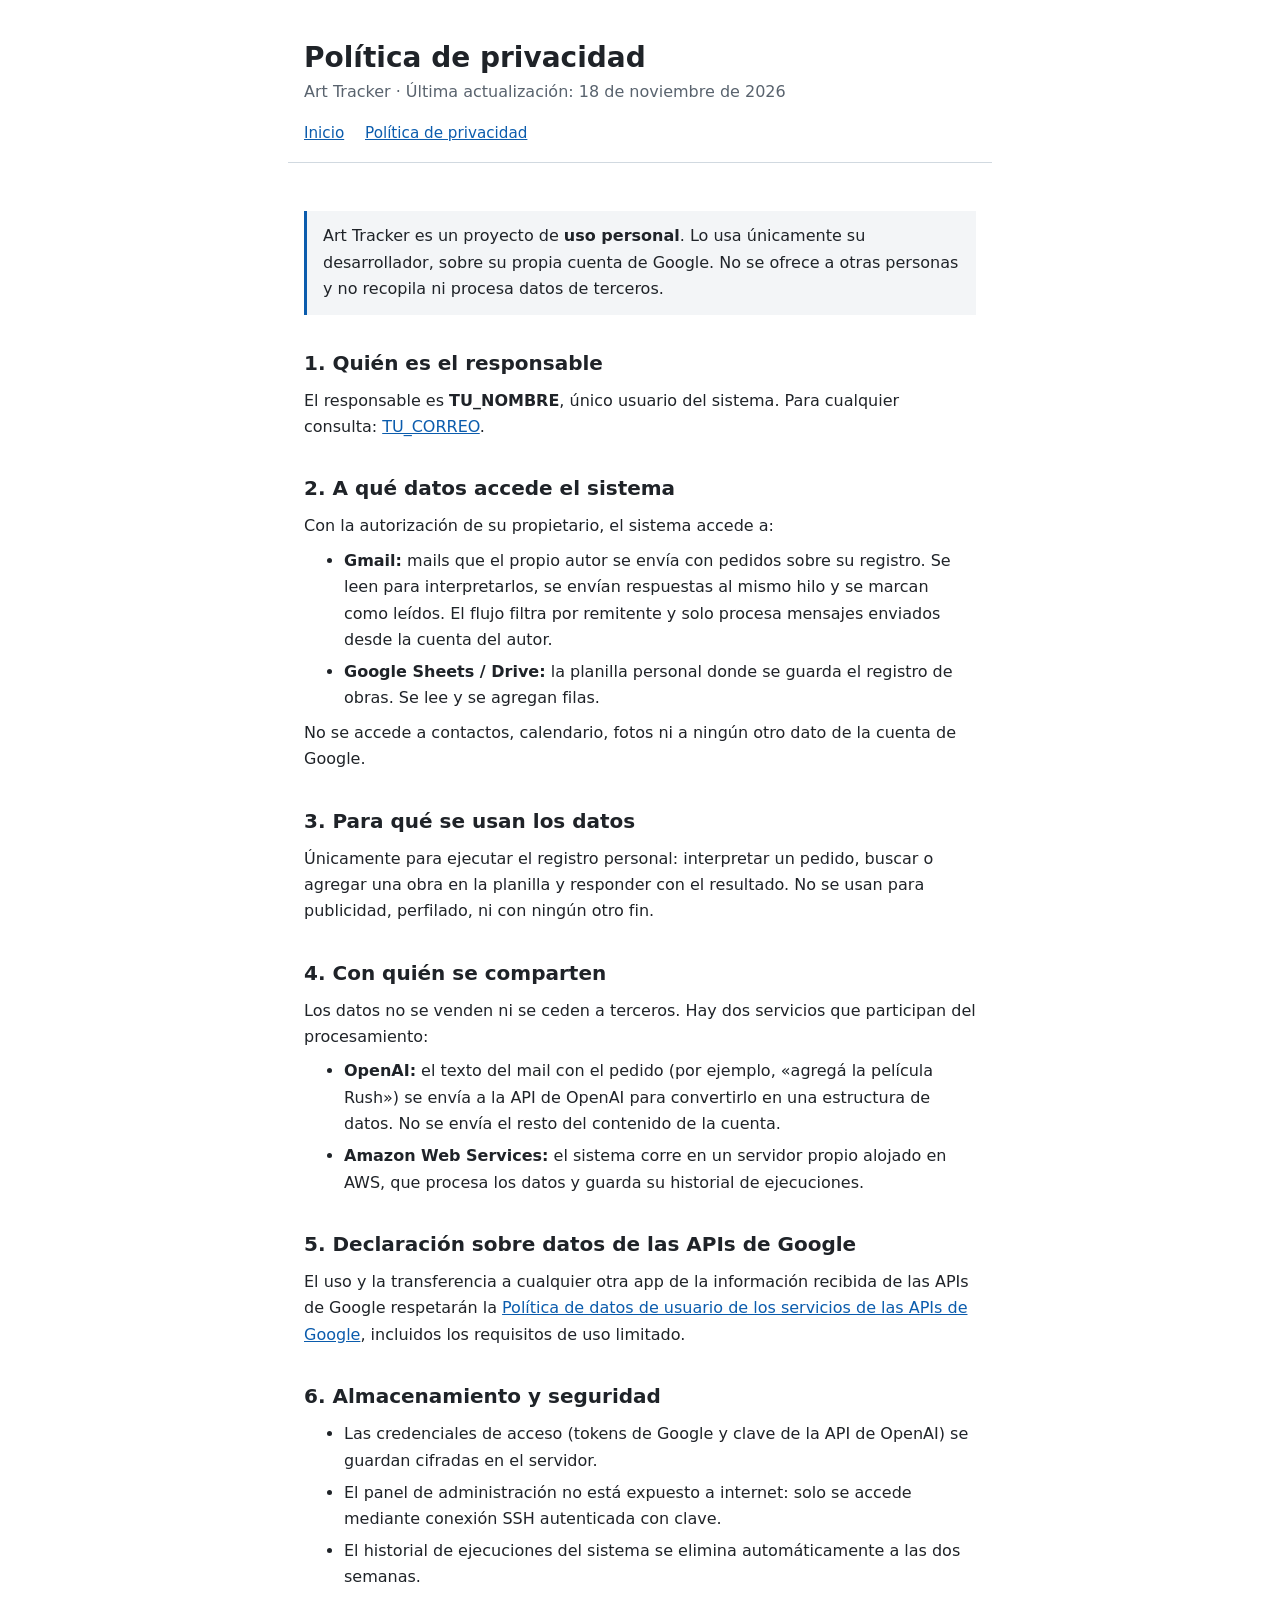
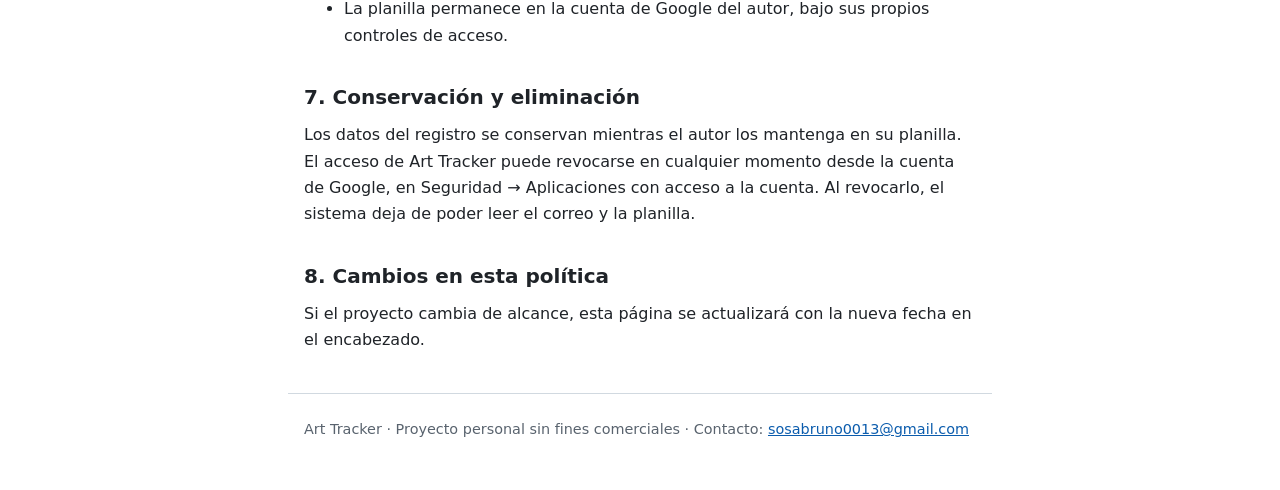
==== privacy.html @ 41ad0e66 "first commit" ====
<!DOCTYPE html>
<html lang="es">
<head>
  <meta charset="utf-8">
  <meta name="viewport" content="width=device-width, initial-scale=1">
  <title>Política de privacidad – Art Tracker</title>
  <meta name="description" content="Política de privacidad de Art Tracker, una automatización de uso personal que accede a Gmail y Google Sheets del propio autor.">
  <link rel="stylesheet" href="style.css">
</head>
<body>
  <header>
    <h1>Política de privacidad</h1>
    <p>Art Tracker · Última actualización: 18 de noviembre de 2026</p>
    <nav>
      <a href="index.html">Inicio</a>
      <a href="privacy.html">Política de privacidad</a>
    </nav>
  </header>

  <main>
    <div class="note">
      Art Tracker es un proyecto de <strong>uso personal</strong>. Lo usa únicamente su desarrollador, sobre su propia cuenta de Google. No se ofrece a otras personas y no recopila ni procesa datos de terceros.
    </div>

    <h2>1. Quién es el responsable</h2>
    <p>
      El responsable es <strong>TU_NOMBRE</strong>, único usuario del sistema. Para cualquier consulta: <a href="mailto:TU_CORREO">TU_CORREO</a>.
    </p>

    <h2>2. A qué datos accede el sistema</h2>
    <p>Con la autorización de su propietario, el sistema accede a:</p>
    <ul>
      <li><strong>Gmail:</strong> mails que el propio autor se envía con pedidos sobre su registro. Se leen para interpretarlos, se envían respuestas al mismo hilo y se marcan como leídos. El flujo filtra por remitente y solo procesa mensajes enviados desde la cuenta del autor.</li>
      <li><strong>Google Sheets / Drive:</strong> la planilla personal donde se guarda el registro de obras. Se lee y se agregan filas.</li>
    </ul>
    <p>No se accede a contactos, calendario, fotos ni a ningún otro dato de la cuenta de Google.</p>

    <h2>3. Para qué se usan los datos</h2>
    <p>
      Únicamente para ejecutar el registro personal: interpretar un pedido, buscar o agregar una obra en la planilla y responder con el resultado. No se usan para publicidad, perfilado, ni con ningún otro fin.
    </p>

    <h2>4. Con quién se comparten</h2>
    <p>Los datos no se venden ni se ceden a terceros. Hay dos servicios que participan del procesamiento:</p>
    <ul>
      <li><strong>OpenAI:</strong> el texto del mail con el pedido (por ejemplo, «agregá la película Rush») se envía a la API de OpenAI para convertirlo en una estructura de datos. No se envía el resto del contenido de la cuenta.</li>
      <li><strong>Amazon Web Services:</strong> el sistema corre en un servidor propio alojado en AWS, que procesa los datos y guarda su historial de ejecuciones.</li>
    </ul>

    <h2>5. Declaración sobre datos de las APIs de Google</h2>
    <p>
      El uso y la transferencia a cualquier otra app de la información recibida de las APIs de Google respetarán la
      <a href="https://developers.google.com/terms/api-services-user-data-policy">Política de datos de usuario de los servicios de las APIs de Google</a>,
      incluidos los requisitos de uso limitado.
    </p>

    <h2>6. Almacenamiento y seguridad</h2>
    <ul>
      <li>Las credenciales de acceso (tokens de Google y clave de la API de OpenAI) se guardan cifradas en el servidor.</li>
      <li>El panel de administración no está expuesto a internet: solo se accede mediante conexión SSH autenticada con clave.</li>
      <li>El historial de ejecuciones del sistema se elimina automáticamente a las dos semanas.</li>
      <li>La planilla permanece en la cuenta de Google del autor, bajo sus propios controles de acceso.</li>
    </ul>

    <h2>7. Conservación y eliminación</h2>
    <p>
      Los datos del registro se conservan mientras el autor los mantenga en su planilla. El acceso de Art Tracker puede revocarse en cualquier momento desde la cuenta de Google, en Seguridad → Aplicaciones con acceso a la cuenta. Al revocarlo, el sistema deja de poder leer el correo y la planilla.
    </p>

    <h2>8. Cambios en esta política</h2>
    <p>
      Si el proyecto cambia de alcance, esta página se actualizará con la nueva fecha en el encabezado.
    </p>
  </main>

  <footer>
    <p>Art Tracker · Proyecto personal sin fines comerciales · Contacto: <a href="mailto:sosabruno0013@gmail.com">sosabruno0013@gmail.com</a></p>
  </footer>
</body>
</html>
---- style.css ----
:root {
  --bg: #ffffff;
  --text: #1f2328;
  --muted: #59636e;
  --border: #d1d9e0;
  --accent: #0b5cad;
  --code-bg: #f3f5f7;
}

@media (prefers-color-scheme: dark) {
  :root {
    --bg: #14171a;
    --text: #e6e8ea;
    --muted: #9aa4ad;
    --border: #2f363d;
    --accent: #6cb2f5;
    --code-bg: #1d2227;
  }
}

* {
  box-sizing: border-box;
}

body {
  margin: 0;
  background: var(--bg);
  color: var(--text);
  font-family: system-ui, -apple-system, "Segoe UI", Roboto, sans-serif;
  line-height: 1.65;
}

header,
main,
footer {
  max-width: 44rem;
  margin: 0 auto;
  padding: 0 1rem;
}

header {
  padding-top: 2.5rem;
  padding-bottom: 1rem;
  border-bottom: 1px solid var(--border);
}

header h1 {
  margin: 0 0 0.25rem;
  font-size: 1.75rem;
  line-height: 1.25;
}

header p {
  margin: 0;
  color: var(--muted);
}

nav {
  margin-top: 1rem;
  font-size: 0.95rem;
}

nav a + a {
  margin-left: 1rem;
}

main {
  padding-top: 1.5rem;
  padding-bottom: 2rem;
}

h2 {
  margin: 2rem 0 0.5rem;
  font-size: 1.25rem;
}

p,
ul,
ol {
  margin: 0.5rem 0;
}

li + li {
  margin-top: 0.35rem;
}

a {
  color: var(--accent);
}

code {
  padding: 0.1rem 0.35rem;
  border-radius: 4px;
  background: var(--code-bg);
  font-family: ui-monospace, SFMono-Regular, Consolas, monospace;
  font-size: 0.9em;
}

.note {
  margin: 1.5rem 0;
  padding: 0.75rem 1rem;
  border-left: 3px solid var(--accent);
  background: var(--code-bg);
}

footer {
  padding-top: 1rem;
  padding-bottom: 2.5rem;
  border-top: 1px solid var(--border);
  color: var(--muted);
  font-size: 0.9rem;
}
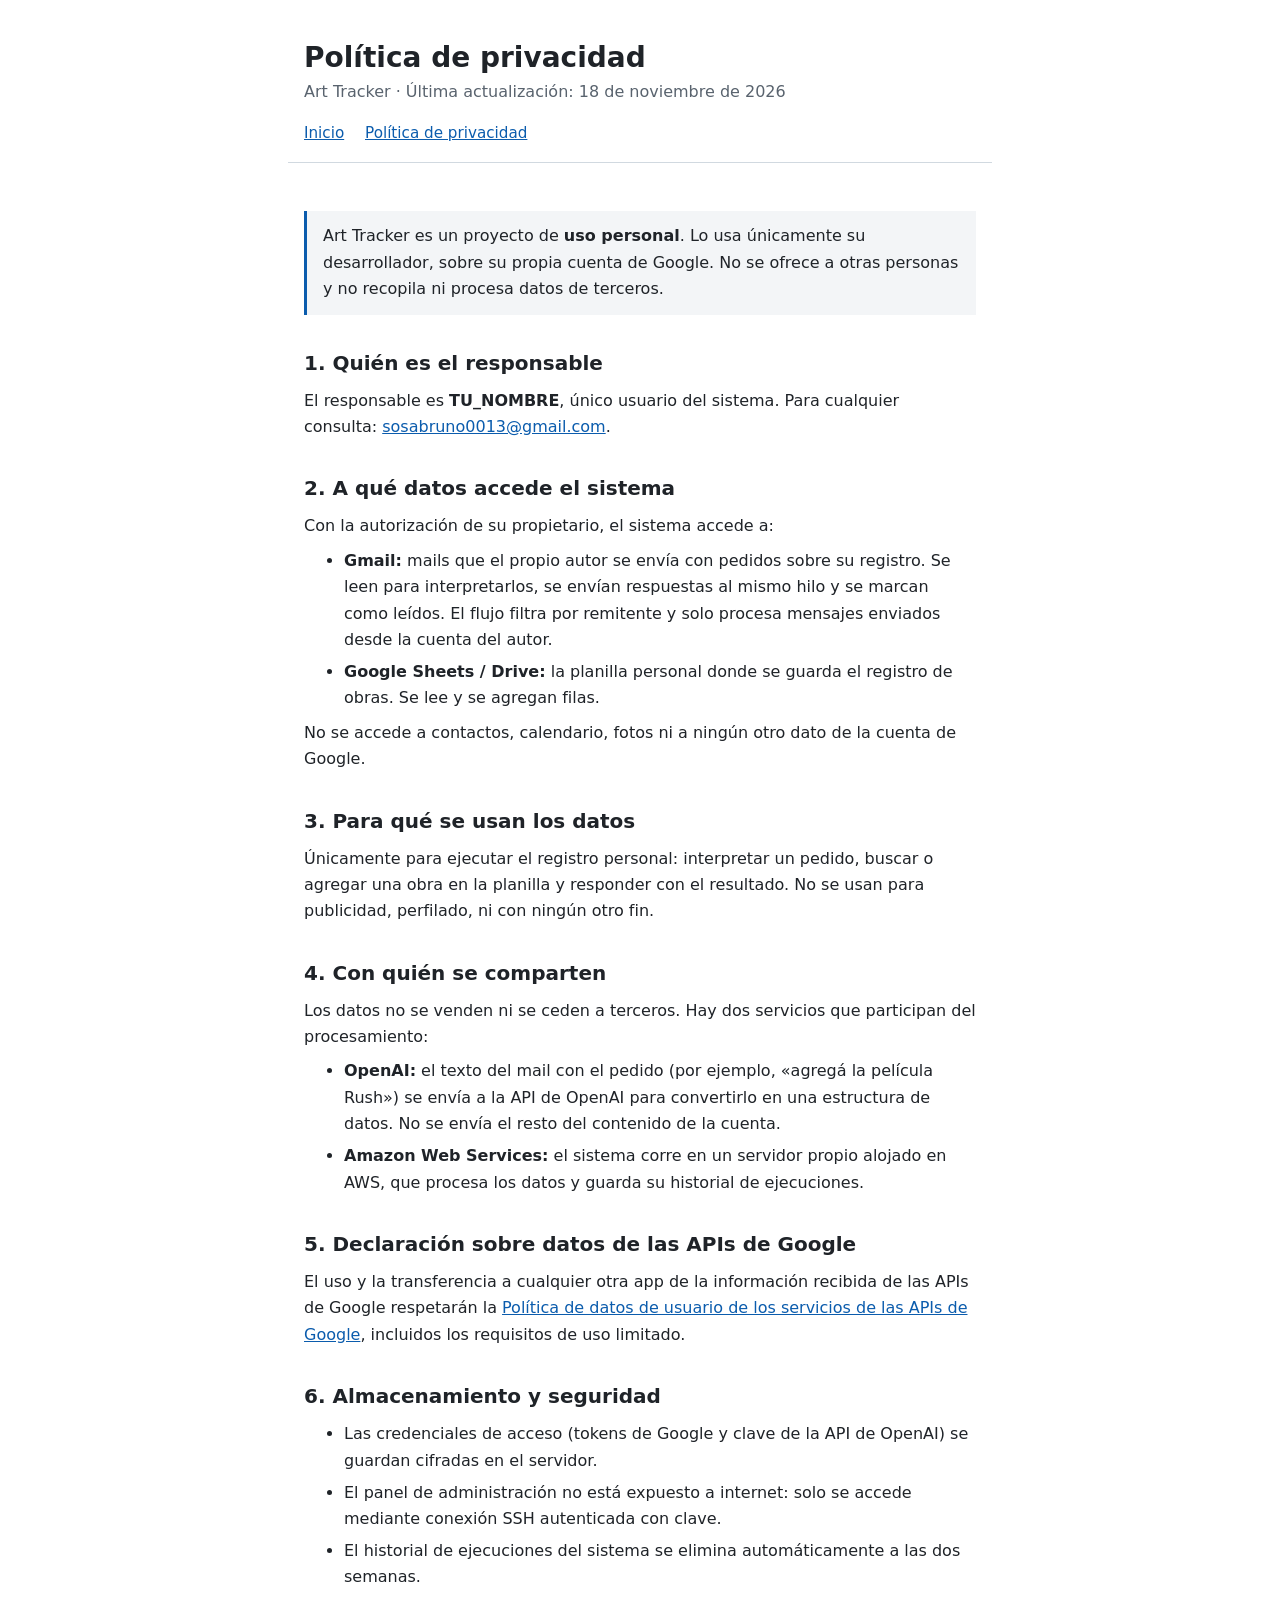
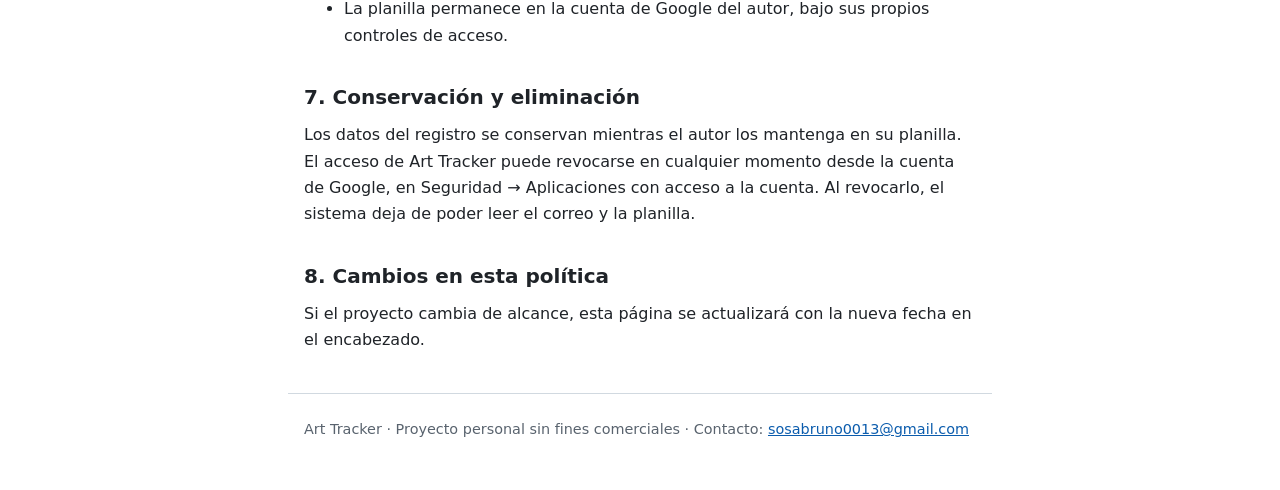
==== commit 9c86c81f: "fix: add mail" ====
--- a/privacy.html
+++ b/privacy.html
@@ -24,7 +24,7 @@
 
     <h2>1. Quién es el responsable</h2>
     <p>
-      El responsable es <strong>TU_NOMBRE</strong>, único usuario del sistema. Para cualquier consulta: <a href="mailto:TU_CORREO">TU_CORREO</a>.
+      El responsable es <strong>TU_NOMBRE</strong>, único usuario del sistema. Para cualquier consulta: <a href="mailto:sosabruno0013@gmail.com">sosabruno0013@gmail.com</a>.
     </p>
 
     <h2>2. A qué datos accede el sistema</h2>
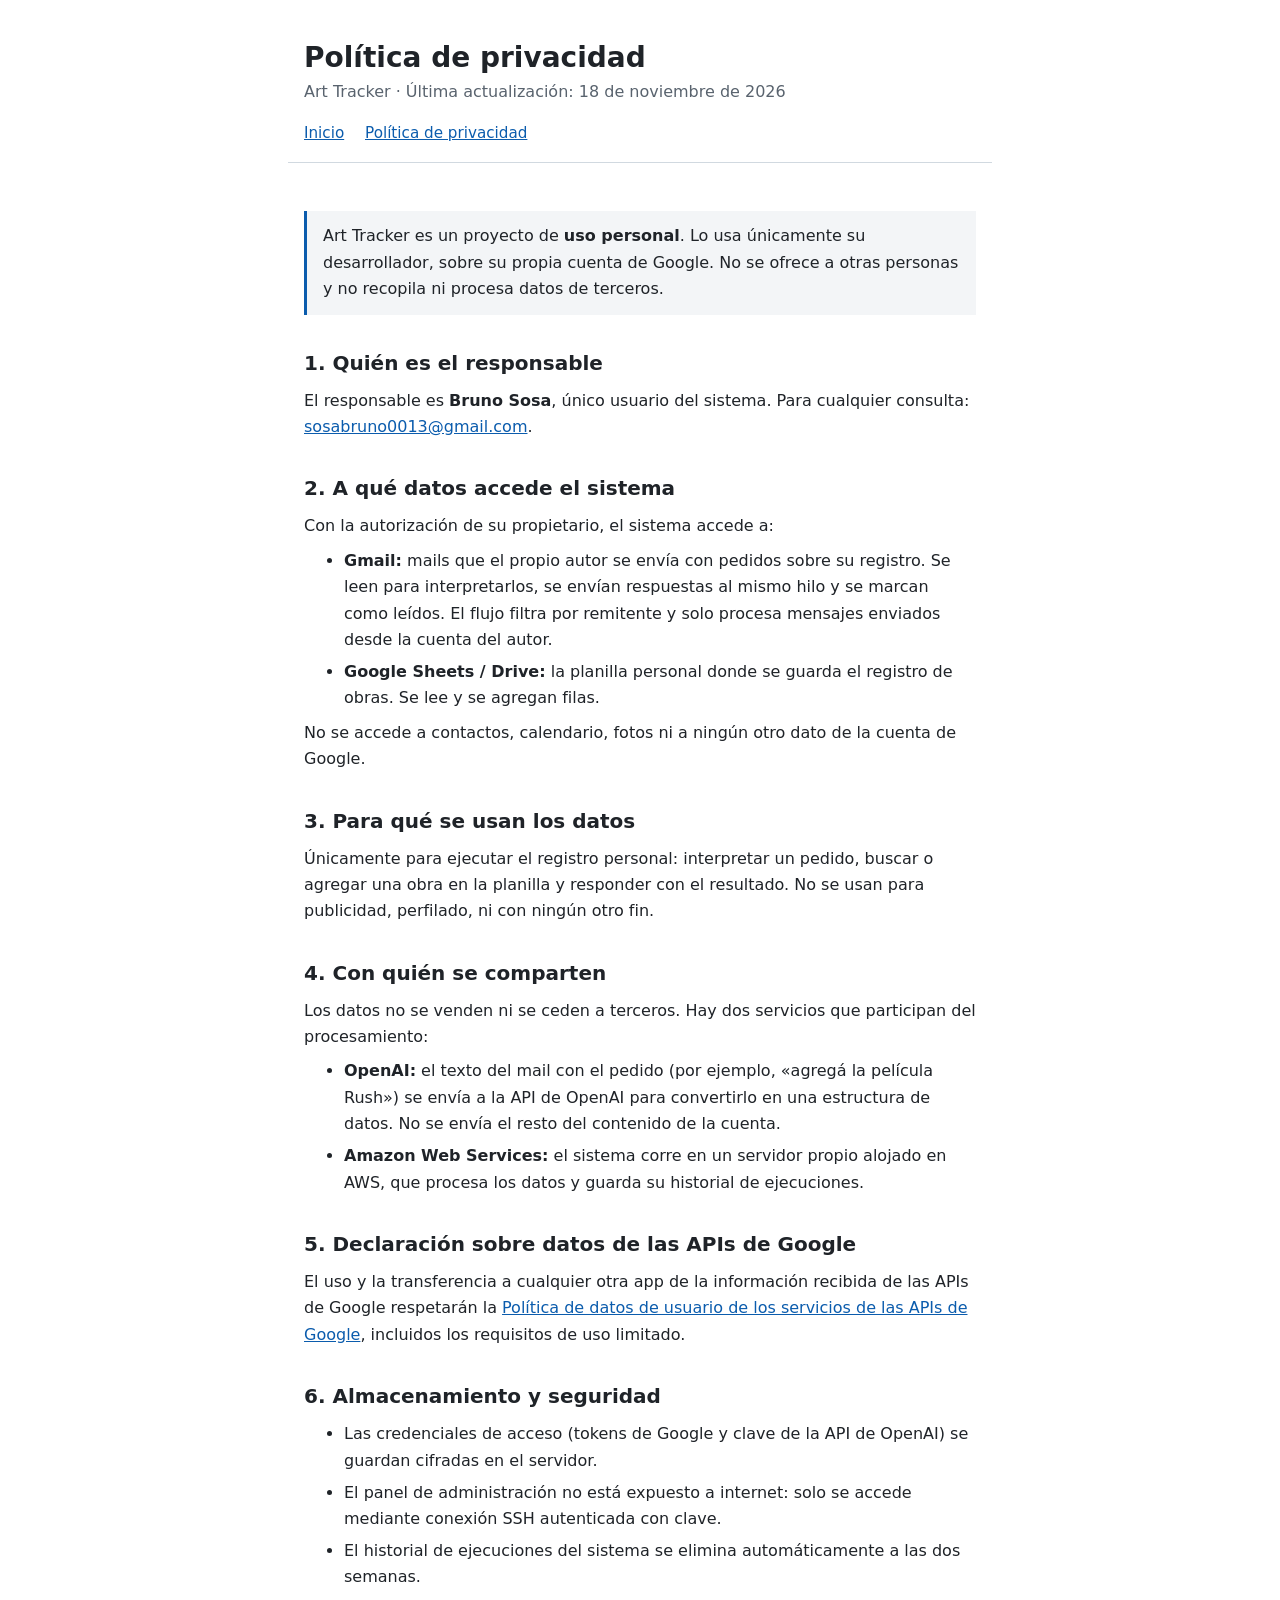
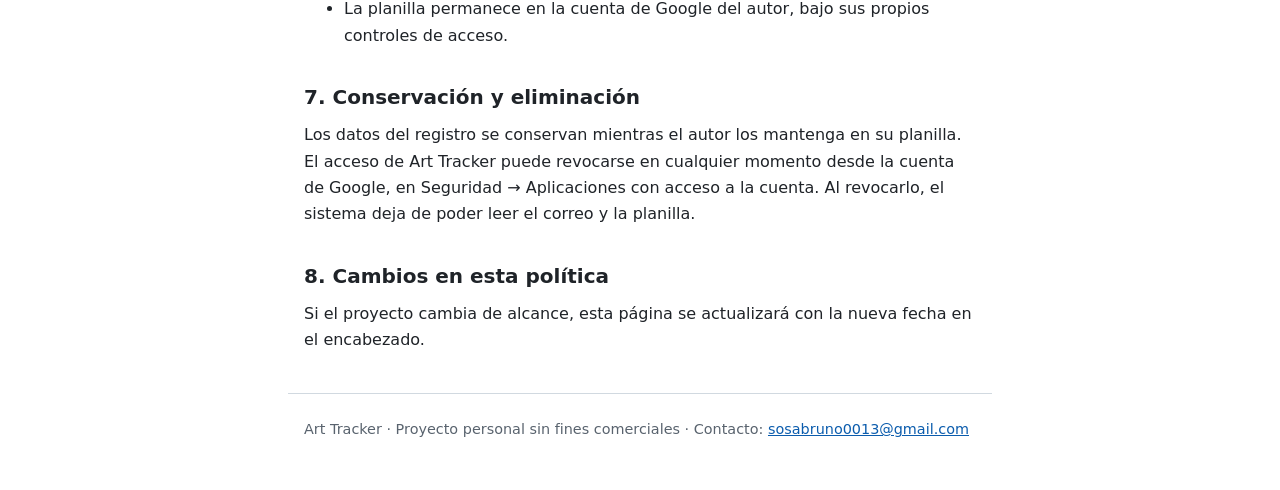
==== commit 9e00693f: "fix: add name" ====
--- a/privacy.html
+++ b/privacy.html
@@ -24,7 +24,7 @@
 
     <h2>1. Quién es el responsable</h2>
     <p>
-      El responsable es <strong>TU_NOMBRE</strong>, único usuario del sistema. Para cualquier consulta: <a href="mailto:sosabruno0013@gmail.com">sosabruno0013@gmail.com</a>.
+      El responsable es <strong>Bruno Sosa</strong>, único usuario del sistema. Para cualquier consulta: <a href="mailto:sosabruno0013@gmail.com">sosabruno0013@gmail.com</a>.
     </p>
 
     <h2>2. A qué datos accede el sistema</h2>
